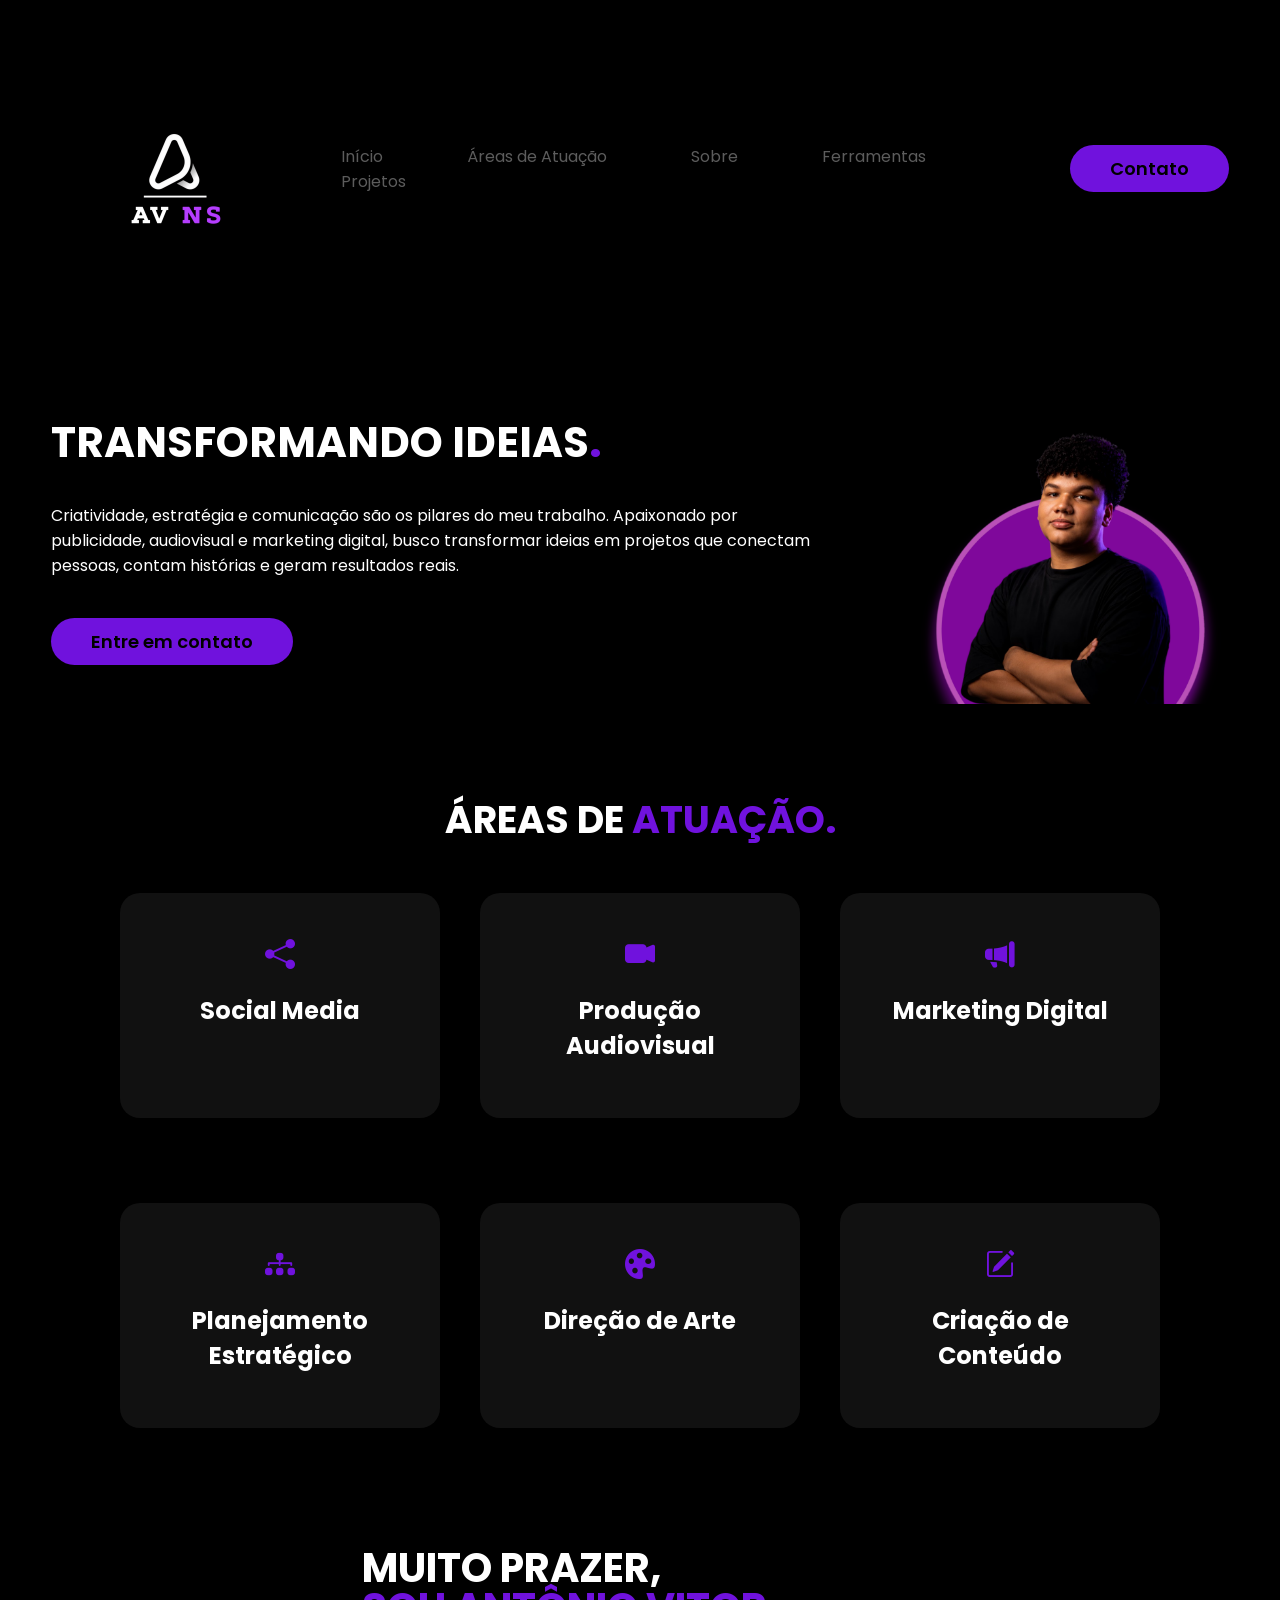
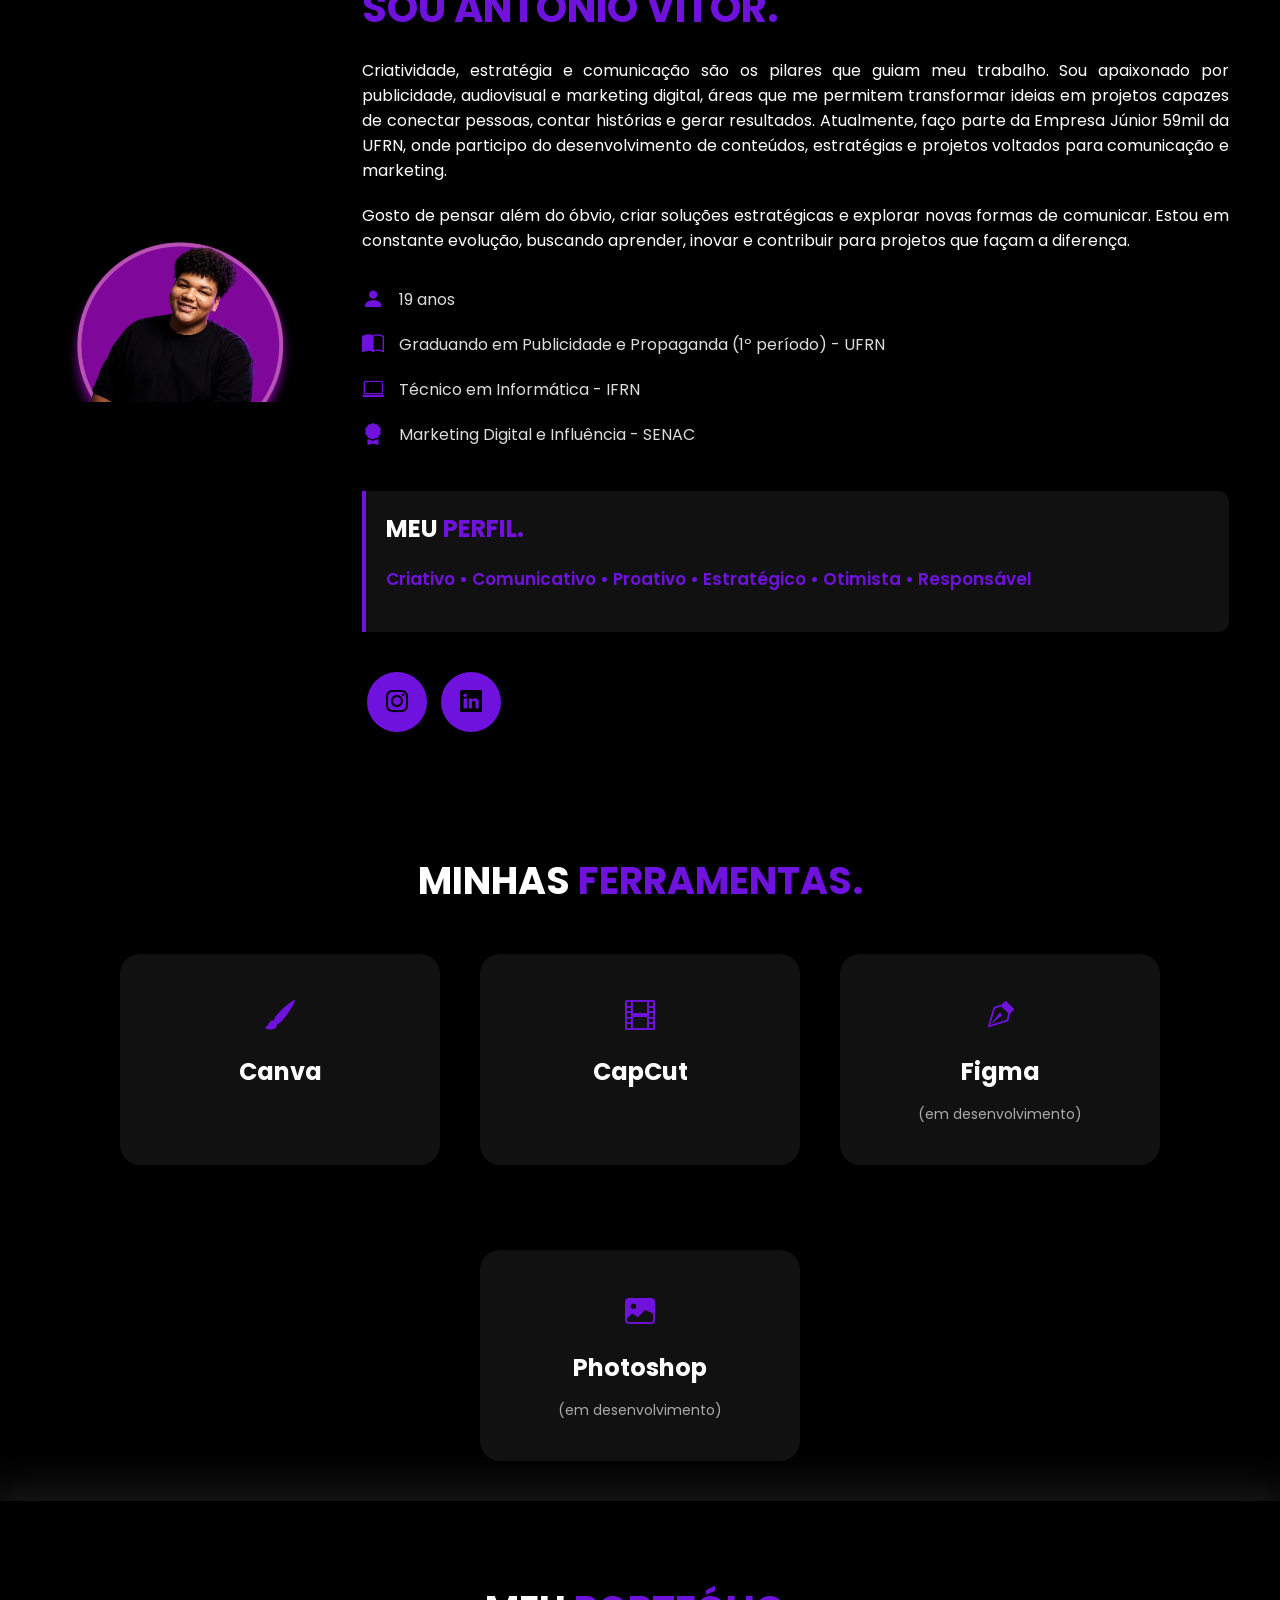
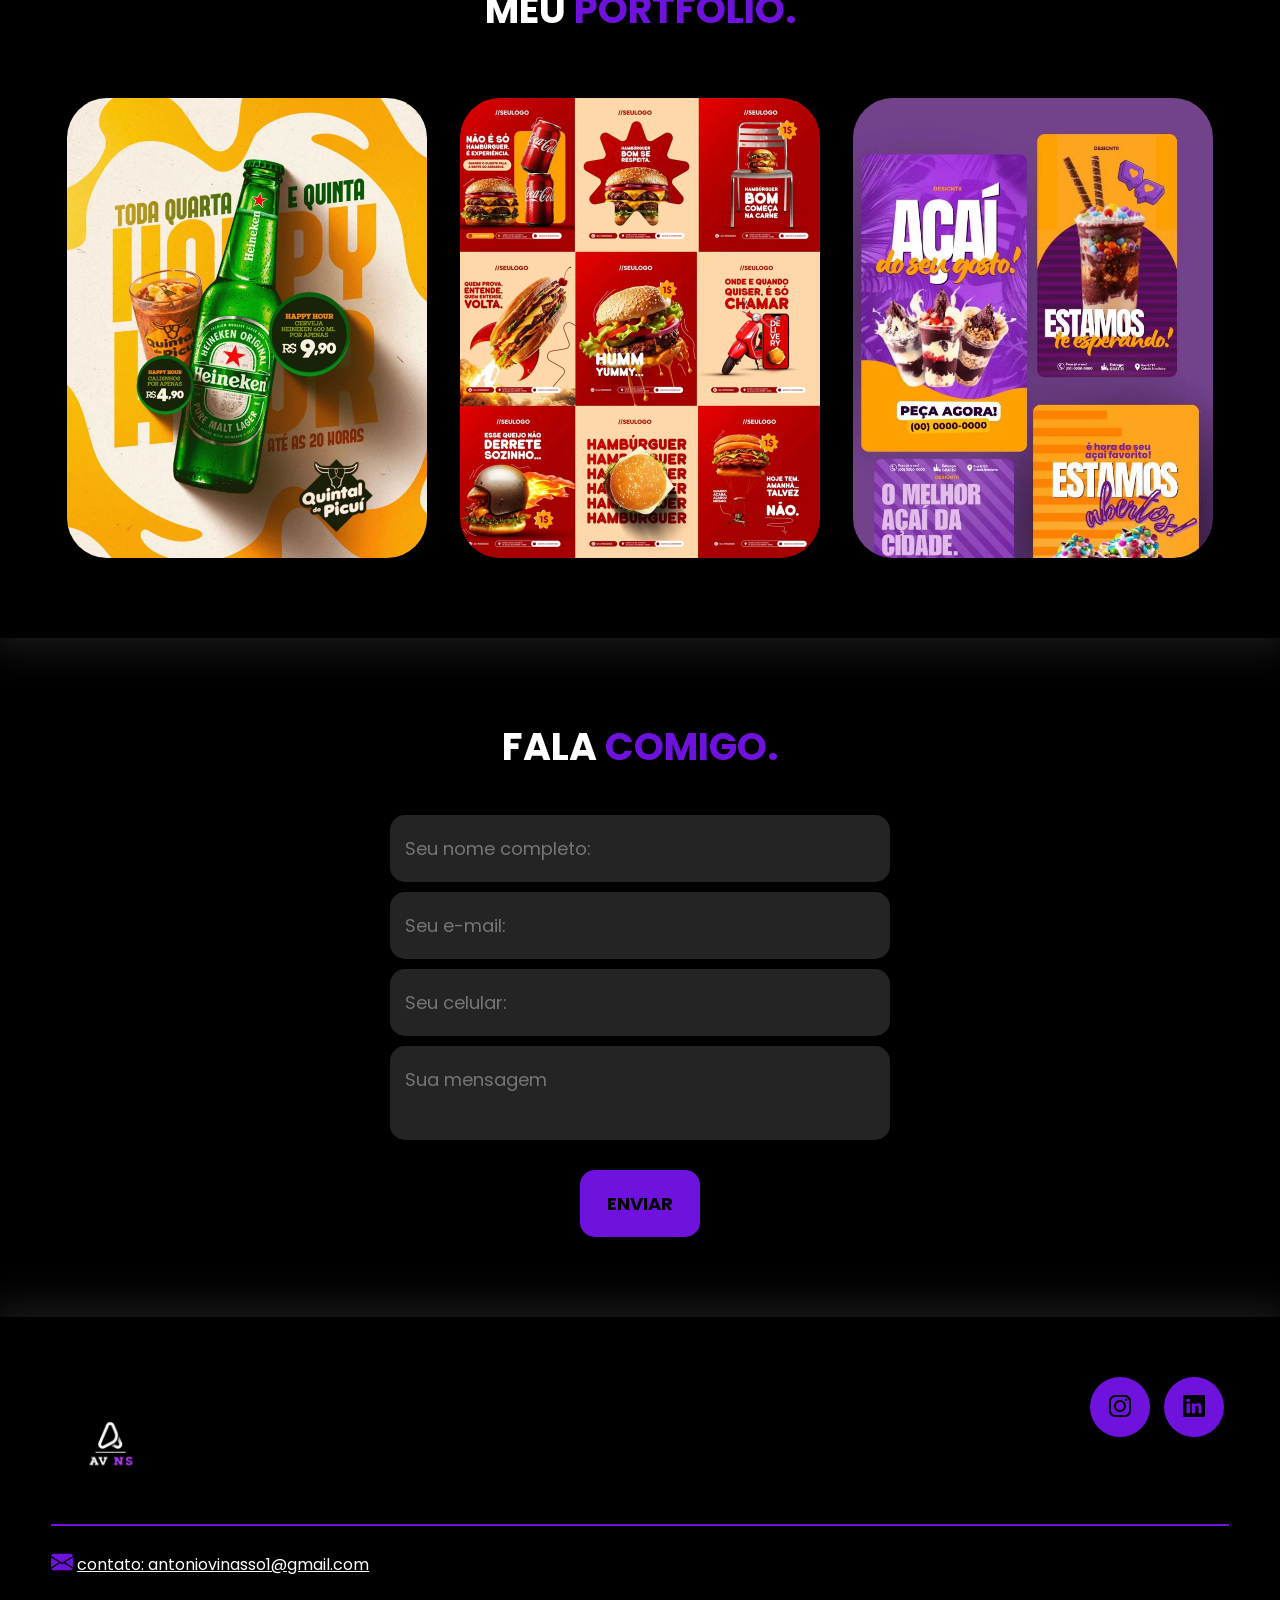
==== index.html @ 37fc9e32 "Add files via upload" ====
<!DOCTYPE html>
<html lang="pt-br">
<head>
    <meta charset="UTF-8">
    <meta name="viewport" content="width=device-width, initial-scale=1.0">
    <link rel="preconnect" href="https://fonts.googleapis.com">
    <link rel="preconnect" href="https://fonts.gstatic.com" crossorigin>
    <link href="https://fonts.googleapis.com/css2?family=Poppins:ital,wght@0,100;0,200;0,300;0,400;0,500;0,600;0,700;0,800;0,900;1,100;1,200;1,300;1,400;1,500;1,600;1,700;1,800;1,900&display=swap" rel="stylesheet">
    <link rel="stylesheet" href="https://cdn.jsdelivr.net/npm/bootstrap-icons@1.10.5/font/bootstrap-icons.css">
    <link rel="stylesheet" href="style.css">

    <script src="menu.js" defer></script>

    <title>Portfólio | AVNS</title>
</head>
<body>
    
    <header>
        <div class="interface">
            <div class="logo">
                <a href="#inicio">
                    <img src="images/Av ns - logo.png" alt="Logo - avns">
                </a>
            </div>
            
            <nav class="menu-desktop">
                <ul>
                    <li><a href="#inicio">Início</a></li>
                    <li><a href="#atuacao">Áreas de Atuação</a></li>
                    <li><a href="#sobre">Sobre</a></li>
                    <li><a href="#ferramentas">Ferramentas</a></li>
                    <li><a href="#portfolio">Projetos</a></li>
                </ul>
            </nav>

            <div class="btn-contato">
                <a href="#contato">
                    <button>Contato</button>
                </a>
            </div>
            
            <div class="btn-abrir-menu" id="btn-menu">
                <i class="bi bi-list"></i>
            </div>

            <div class="menu-mobile" id="menu-mobile">
                <div class="btn-fechar">
                    <i class="bi bi-x-lg"></i>
                </div>

                <nav>
                    <ul>
                        <li><a href="#inicio">Início</a></li>
                        <li><a href="#atuacao">Áreas de Atuação</a></li>
                        <li><a href="#sobre">Sobre</a></li>
                        <li><a href="#ferramentas">Ferramentas</a></li>
                        <li><a href="#portfolio">Projetos</a></li>
                        <li><a href="#contato">Contato</a></li>
                    </ul>
                </nav>

            </div>
            <div class="overlay-menu" id="overlay-menu"></div>
        </div>
    </header>

    <main>
        <section class="topo-do-site" id="inicio">
            <div class="interface">
                <div class="flex">
                    <div class="txt-topo-site">
                        <h1>TRANSFORMANDO IDEIAS<span>.</span></h1>
                        <p>Criatividade, estratégia e comunicação são os pilares do meu trabalho. Apaixonado por publicidade, audiovisual e marketing digital, busco transformar ideias em projetos que conectam pessoas, contam histórias e geram resultados reais.</p>

                        <div class="btn-contato">
                            <a href="#contato">
                                <button>Entre em contato</button>
                            </a>
                        </div>
                    </div>
                    <div class="img-topo-site">
                        <img src="images/eu-png (1).png" alt="Antônio Vitor">
                    </div>
                </div>
            </div>
        </section>

        <section class="atuacao" id="atuacao">
            <div class="interface">
                <h2 class="titulo">ÁREAS DE <span>ATUAÇÃO.</span></h2>
                <div class="flex">
                    <div class="atuacao-box">
                        <i class="bi bi-share-fill"></i>
                        <h3>Social Media</h3>
                    </div>
                    <div class="atuacao-box">
                        <i class="bi bi-camera-video-fill"></i>
                        <h3>Produção Audiovisual</h3>
                    </div>
                    <div class="atuacao-box">
                        <i class="bi bi-megaphone-fill"></i>
                        <h3>Marketing Digital</h3>
                    </div>
                    <div class="atuacao-box">
                        <i class="bi bi-diagram-3-fill"></i>
                        <h3>Planejamento Estratégico</h3>
                    </div>
                    <div class="atuacao-box">
                        <i class="bi bi-palette-fill"></i>
                        <h3>Direção de Arte</h3>
                    </div>
                    <div class="atuacao-box">
                        <i class="bi bi-pencil-square"></i>
                        <h3>Criação de Conteúdo</h3>
                    </div>
                </div>
            </div>
        </section>

        <section class="sobre" id="sobre">
            <div class="interface">
                <div class="flex">
                    <div class="img-sobre">
                        <img src="images/eu-png sorrindo.png" alt="Foto Antônio Vitor">
                    </div>
                    
                    <div class="txt-sobre">
                        <h2>MUITO PRAZER, <span>SOU ANTÔNIO VITOR.</span></h2>
                        <p>Criatividade, estratégia e comunicação são os pilares que guiam meu trabalho. Sou apaixonado por publicidade, audiovisual e marketing digital, áreas que me permitem transformar ideias em projetos capazes de conectar pessoas, contar histórias e gerar resultados. Atualmente, faço parte da Empresa Júnior 59mil da UFRN, onde participo do desenvolvimento de conteúdos, estratégias e projetos voltados para comunicação e marketing.</p>
                        <p>Gosto de pensar além do óbvio, criar soluções estratégicas e explorar novas formas de comunicar. Estou em constante evolução, buscando aprender, inovar e contribuir para projetos que façam a diferença.</p>
                        
                        <ul class="lista-formacao">
                            <li><i class="bi bi-person-fill"></i> 19 anos</li>
                            <li><i class="bi bi-book-half"></i> Graduando em Publicidade e Propaganda (1º período) - UFRN</li>
                            <li><i class="bi bi-laptop"></i> Técnico em Informática - IFRN</li>
                            <li><i class="bi bi-award-fill"></i> Marketing Digital e Influência - SENAC</li>
                        </ul>
                        
                        <div class="meu-perfil">
                            <h3>MEU <span>PERFIL.</span></h3>
                            <p class="destaque-perfil">Criativo &bull; Comunicativo &bull; Proativo &bull; Estratégico &bull; Otimista &bull; Responsável</p>
                        </div>

                        <div class="btn-social">
                            <a href="https://www.instagram.com/antoniovinasso?igsh=ZWtnZ3ptaGhsNzlm" target="_blank"><button><i class="bi bi-instagram"></i></button></a>
                            <a href="https://www.linkedin.com/in/antônio-souza-09b8623b5?utm_source=share_via&utm_content=profile&utm_medium=member_android" target="_blank"><button><i class="bi bi-linkedin"></i></button></a>
                        </div>
                    </div>
                </div>
            </div>
        </section>

        <section class="ferramentas" id="ferramentas">
            <div class="interface">
                <h2 class="titulo">MINHAS <span>FERRAMENTAS.</span></h2>
                <div class="flex">
                    <div class="atuacao-box">
                        <i class="bi bi-brush-fill"></i>
                        <h3>Canva</h3>
                    </div>
                    <div class="atuacao-box">
                        <i class="bi bi-film"></i>
                        <h3>CapCut</h3>
                    </div>
                    <div class="atuacao-box">
                        <i class="bi bi-vector-pen"></i>
                        <h3>Figma</h3>
                        <p>(em desenvolvimento)</p>
                    </div>
                    <div class="atuacao-box">
                        <i class="bi bi-image-fill"></i>
                        <h3>Photoshop</h3>
                        <p>(em desenvolvimento)</p>
                    </div>
                </div>
            </div>
        </section>

        <section class="portfolio" id="portfolio">
            <div class="interface">
                <h2 class="titulo">MEU <span>PORTFÓLIO.</span></h2>
                <div class="flex">
                    <div class="img-port" style="background-image: url(images/proj1.webp);">
    <div class="overlay">ex 1</div>
                    </div>
                    <div class="img-port" style="background-image: url(images/proj2.webp);">
    <div class="overlay">ex 2</div>
                    </div>
                    <div class="img-port" style="background-image: url(images/proj3.webp);">
    <div class="overlay">ex 3</div>
                    </div>
                </div>
            </div>
        </section>
        
        <section class="formulario" id="contato">
            <div class="interface">
                <h2 class="titulo">FALA <span>COMIGO.</span></h2>

                <form action="https://formsubmit.co/antoniovinasso1@gmail.com" method="POST">
                    <input type="text" name="Nome" placeholder="Seu nome completo:" required>
                    <input type="email" name="Email" placeholder="Seu e-mail:" required>
                    <input type="text" name="Celular" placeholder="Seu celular:">
                    <textarea name="Mensagem" placeholder="Sua mensagem" required></textarea>
                    
                    <input type="hidden" name="_captcha" value="false">

                    <div class="btn-enviar"><input type="submit" value="ENVIAR"></div>
                </form>
            </div>
        </section>
    </main>

    <footer>
        <div class="interface">
            <div class="line-footer">
                <div class="flex">
                    <div class="logo-footer">
                        <img src="images/Av ns - logo.png" alt="Logotipo">
                    </div>
                    <div class="btn-social">
                        <a href="https://www.instagram.com/antoniovinasso?igsh=ZWtnZ3ptaGhsNzlm" target="_blank"><button><i class="bi bi-instagram"></i></button></a>
                        <a href="https://www.linkedin.com/in/antônio-souza-09b8623b5?utm_source=share_via&utm_content=profile&utm_medium=member_android" target="_blank"><button><i class="bi bi-linkedin"></i></button></a>
                    </div>
                </div>
            </div>
            <div class="line-footer borda">
                <p><i class="bi bi-envelope-fill"></i> <a href="mailto:antoniovinasso1@gmail.com">contato: antoniovinasso1@gmail.com</a></p>
            </div>
        </div>
    </footer>

</body>
</html>
---- style.css ----
/* ESTILO GERAL */
* {
    margin: 0;
    padding: 0;
    box-sizing: border-box;
    font-family: 'Poppins', sans-serif;
}

body {
    background-color: #000;
    height: 100vh;
}

.interface {
    max-width: 1280px;
    margin: 0 auto;
}

.flex {
    display: flex;
}

.btn-contato button {
    padding: 10px 40px;
    font-size: 18px;
    font-weight: 600;
    background-color: #7012dd;
    border: 0;
    border-radius: 30px;
    cursor: pointer;
    transition: .2s;
}

h2.titulo {
    color: #fff;
    font-size: 38px;
    text-align: center;
}

h2.titulo span {
    color: #7012dd;
}

button:hover,
form .btn-enviar input:hover {
    box-shadow: 0px 0px 8px #7012dd;
    transform: scale(1.05);
}

/* ESTILO DO CABEÇALHO */
header {
    padding: 40px 4%;
}

header>.interface {
    display: flex;
    align-items: center;
    justify-content: space-between;
}

header a {
    color: #5c5c5c;
    text-decoration: none;
    display: inline-block;
    transition: .2s;
}

.logo img {
    max-width: 250px; 
    height: auto;     
}

header nav.menu-desktop a:hover {
    color: #fff;
    transform: scale(1.05);
}

header nav ul {
    list-style-type: none;
}

header nav.menu-desktop ul li {
    display: inline-block;
    padding: 0 40px;
}

/* ESTILO DO MENU MOBILE */

.btn-abrir-menu{
    display: none;
}

.btn-abrir-menu i{
    color: #7012dd;
    font-size: 40px;
}

.menu-mobile{
    background-color: #000;
    height: 100vh;
    position: fixed;
    top: 0;
    right: 0;
    z-index: 99999;
    width: 0%;
    overflow: hidden;
    transition: .5s;
}

.menu-mobile.abrir-menu{
    width: 70%;
}

.menu-mobile.abrir-menu ~ .overlay-menu{
    display: block;
}


.menu-mobile .btn-fechar{
    padding: 20px 5%;
}

.menu-mobile .btn-fechar i{
    color: #7012dd;
    font-size: 30px;
}

.menu-mobile nav ul{
    text-align: right;
}

.menu-mobile nav ul li a{
    color: #fff;
    font-size: 20px;
    font-weight: 300;
    padding: 20px 8%;
    display: block;
}   

.menu-mobile nav ul li a:hover{
    background-color: #7012dd;
    color: #000;
}

.overlay-menu{
    background-color: #000000df;
    width: 100%;
    height: 100%;
    position: fixed;
    top: 0;
    left: 0;
    z-index: 88888;
    display: none;
}

/* ESTILO DO TOPO DO SITE */
section.topo-do-site {
    padding: 40px 4%;
}

section.topo-do-site .flex {
    align-items: center;
    justify-content: center;
    gap: 90px;
}

.topo-do-site h1 {
    color: #fff;
    font-size: 42px;
    line-height: 40px;
}

.topo-do-site .txt-topo-site h1 span {
    color: #7012dd;
}

.topo-do-site .txt-topo-site p {
    color: #fff;
    margin: 40px 0;
}

.topo-do-site .img-topo-site img {
    position: relative;
    max-width: 800px; /* Foto do topo aumentada */
    width: 100%;      
    height: auto;     
    animation: flutuar 3s ease-in-out infinite alternate;
}


@keyframes flutuar {
    0% {
        top: 0;
    }

    100% {
        top: 30px;
    }
}

/* ESTILO DE ÁREAS DE ATUAÇÃO E FERRAMENTAS */
section.atuacao, section.ferramentas {
    padding: 40px 4%;
}

section.atuacao .flex, section.ferramentas .flex {
    gap: 40px;
    flex-wrap: wrap; 
    justify-content: center;
}

.atuacao-box {
    color: #fff;
    padding: 40px;
    border-radius: 20px;
    margin-top: 45px;
    transition: .2s;
    background-color: #111; 
    width: 100%;
    max-width: 320px; 
    text-align: center;
}

.atuacao-box:hover {
    transform: scale(1.05);
    box-shadow: 0 0 20px #ffffff78;
}

.atuacao-box i {
    font-size: 30px; /* Tamanho dos ícones reduzido de 60px para 30px */
    color: #7012dd;
}

.atuacao-box h3 {
    font-size: 24px;
    margin: 15px 0;
}

.atuacao-box p {
    font-size: 14px;
    color: #aaa;
}

/* ESTILO DO SOBRE E MEU PERFIL */
section.sobre {
    padding: 80px 4%;
}

section.sobre .flex {
    align-items: center;
    gap: 60px;
}

.sobre .txt-sobre {
    color: #fff;
}

.sobre .txt-sobre h2 {
    font-size: 40px;
    line-height: 40px;
    margin-bottom: 30px;
}

.sobre .txt-sobre h2 span {
    color: #7012dd;
    display: block;
}

.sobre .txt-sobre p {
    margin: 20px 0;
    text-align: justify;
}

/* Lista de Formações (Idade, Curso, etc) */
.lista-formacao {
    list-style: none;
    margin: 30px 0;
    padding: 0;
}

.lista-formacao li {
    font-size: 16px;
    color: #ddd;
    margin-bottom: 12px;
    display: flex;
    align-items: center;
    gap: 15px;
}

.lista-formacao li i {
    color: #7012dd;
    font-size: 22px;
}

/* Meu Perfil */
.meu-perfil {
    margin: 40px 0;
    padding: 20px;
    border-left: 4px solid #7012dd;
    background-color: #111;
    border-radius: 0 10px 10px 0;
}

.meu-perfil h3 {
    font-size: 24px;
    margin-bottom: 10px;
}

.meu-perfil h3 span {
    color: #7012dd;
}

.meu-perfil .destaque-perfil {
    color: #7012dd;
    font-weight: 600;
    font-size: 17px;
    margin: 0;
}

.btn-social button {
    width: 60px;
    height: 60px;
    border-radius: 50%;
    border: none;
    background-color: #7012dd;
    font-size: 22px;
    cursor: pointer;
    margin: 0 5px;
    transition: .2s;
}

.img-sobre img {
    max-width: 1000px; /* Foto do sobre aumentada */
    width: 100%;      
    transform: translateY(-60px);
    height: auto;     
    border-radius: 20px; 
}

/* ESTILO DO PORTFÓLIO */
section.portfolio {
    padding: 80px 4%;
    box-shadow: 0 0 40px 10px #ffffff1d;
}

section.portfolio .flex {
    justify-content: space-around;
    margin-top: 60px;
}

.img-port {
    width: 360px;
    height: 460px;
    background-size: cover;
    background-position: 100% 0%;
    transition: 8s;
    cursor: pointer;
    border-radius: 40px;
    position: relative;
}

.img-port:hover {
    background-position: 100% 100%;
}

.overlay {
    position: absolute;
    top: 0;
    left: 0;
    width: 100%;
    height: 100%;
    background-color: #000000b8;
    border-radius: 40px;
    display: flex;
    align-items: center;
    justify-content: center;
    font-size: 24px;
    font-weight: 600;
    color: #fff;
    opacity: 0;
    transition: .5s;
}

.overlay:hover {
    opacity: 1;
}

/* ESTILO DO FORMULÁRIO DE CONTATO */
section.formulario {
    padding: 80px 4%;
}

form {
    max-width: 500px;
    margin: 0 auto;
    display: flex;
    justify-content: center;
    flex-direction: column;
    gap: 10px;
    margin-top: 40px;
}

form input,
form textarea {
    width: 100%;
    background-color: #242424;
    border: 0;
    outline: 0;
    padding: 20px 15px;
    border-radius: 15px;
    color: #fff;
    font-size: 18px;
}

form textarea {
    resize: none;
    max-height: 200px;
}

form .btn-enviar {
    margin-top: 20px;
    text-align: center;
}

form .btn-enviar input {
    width: 120px;
    background-color: #7012dd;
    color: #000;
    font-weight: 700;
    cursor: pointer;
    transition: .2s;
}

/* ESTILO DO RODAPÉ */

footer {
    padding: 40px 4%;
    box-shadow: 0 0 40px 10px #ffffff1d;
}

.logo-footer img {
    max-width: 120px; 
    width: 100%;      
    height: auto;     
}

footer .flex {
    justify-content: space-between;
}

footer .line-footer {
    padding: 20px 0;
}

.borda {
    border-top: 2px solid #7012dd;
}

footer .line-footer p i {
    color: #7012dd;
    font-size: 22px;
}

footer .line-footer p a {
    color: #fff;
}

@media screen and (max-width: 1020px) {

    /* CLASSES GERAIS */
    .flex {
        flex-direction: column;
    }

    .topo-do-site .flex{
        flex-direction: column-reverse;
    }

    h2.titulo {
        font-size: 34px;
        line-height: 30px;
    }

    /* CABEÇALHO */
    .menu-desktop,
    .btn-contato {
        display: none;
    }

    /* TOPO DO SITE */

    section.topo-do-site .flex {
        gap: 40px;
    }

    section.topo-do-site {
        padding: 20px 8%;
    }

    .topo-do-site h1 {
        font-size: 30px;
    }

    .topo-do-site .img-topo-site img {
        width: 100%;
        max-width: 400px; /* Limite seguro para o celular */
        margin: 0 auto;
    }

    /* ÁREAS DE ATUAÇÃO E FERRAMENTAS */
    section.atuacao, section.ferramentas {
        padding: 40px 8%;
    }

    .atuacao-box {
        max-width: 100%; 
    }

    /* SOBRE */
    section.sobre {
        padding: 80px 8%;
    }

    .sobre .txt-sobre h2 {
        font-size: 34px;
        line-height: 35px;
        text-align: center;
    }
    
    .lista-formacao li {
        justify-content: center; /* Centraliza a lista no celular */
        text-align: center;
    }

    .btn-social{
        text-align: center;
    }

    .img-sobre img{
        width: 100%;
        max-width: 400px;
        margin: 0 auto 30px auto;
        transform: translateY(0); 
    }

    .meu-perfil {
        text-align: center;
        border-left: none;
        border-top: 4px solid #7012dd;
        border-radius: 0 0 10px 10px;
    }

    /* PORTFÓLIO */
    section.portfolio {
        padding: 80px 8%;
    }

    .img-port {
        width: 100%;
        max-width: 360px;
        margin: 0 auto;
    }
    
    section.portfolio .flex {
       gap: 60px;
    }

    /* RODAPÉ */
    footer .flex {
        flex-direction: column;
        gap: 30px;
    }

    footer .line-footer {
        text-align: center;
    }
}
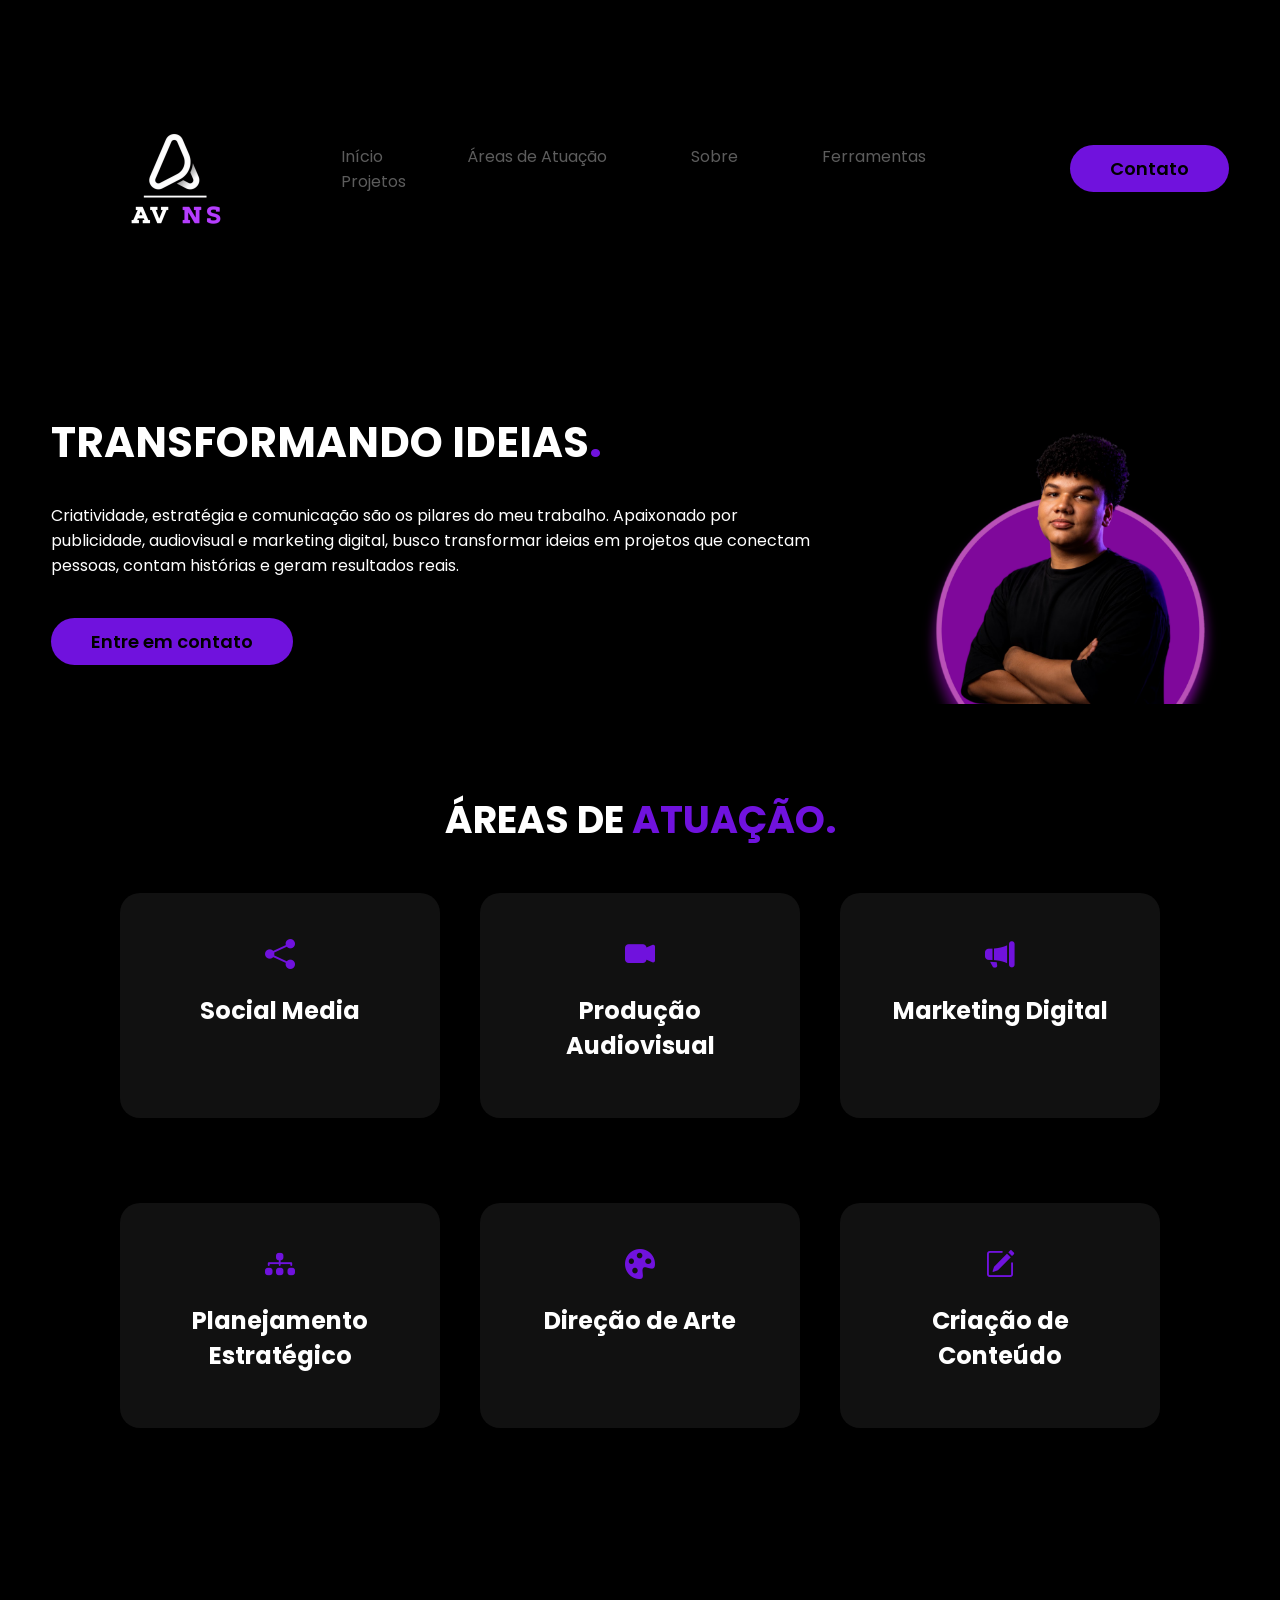
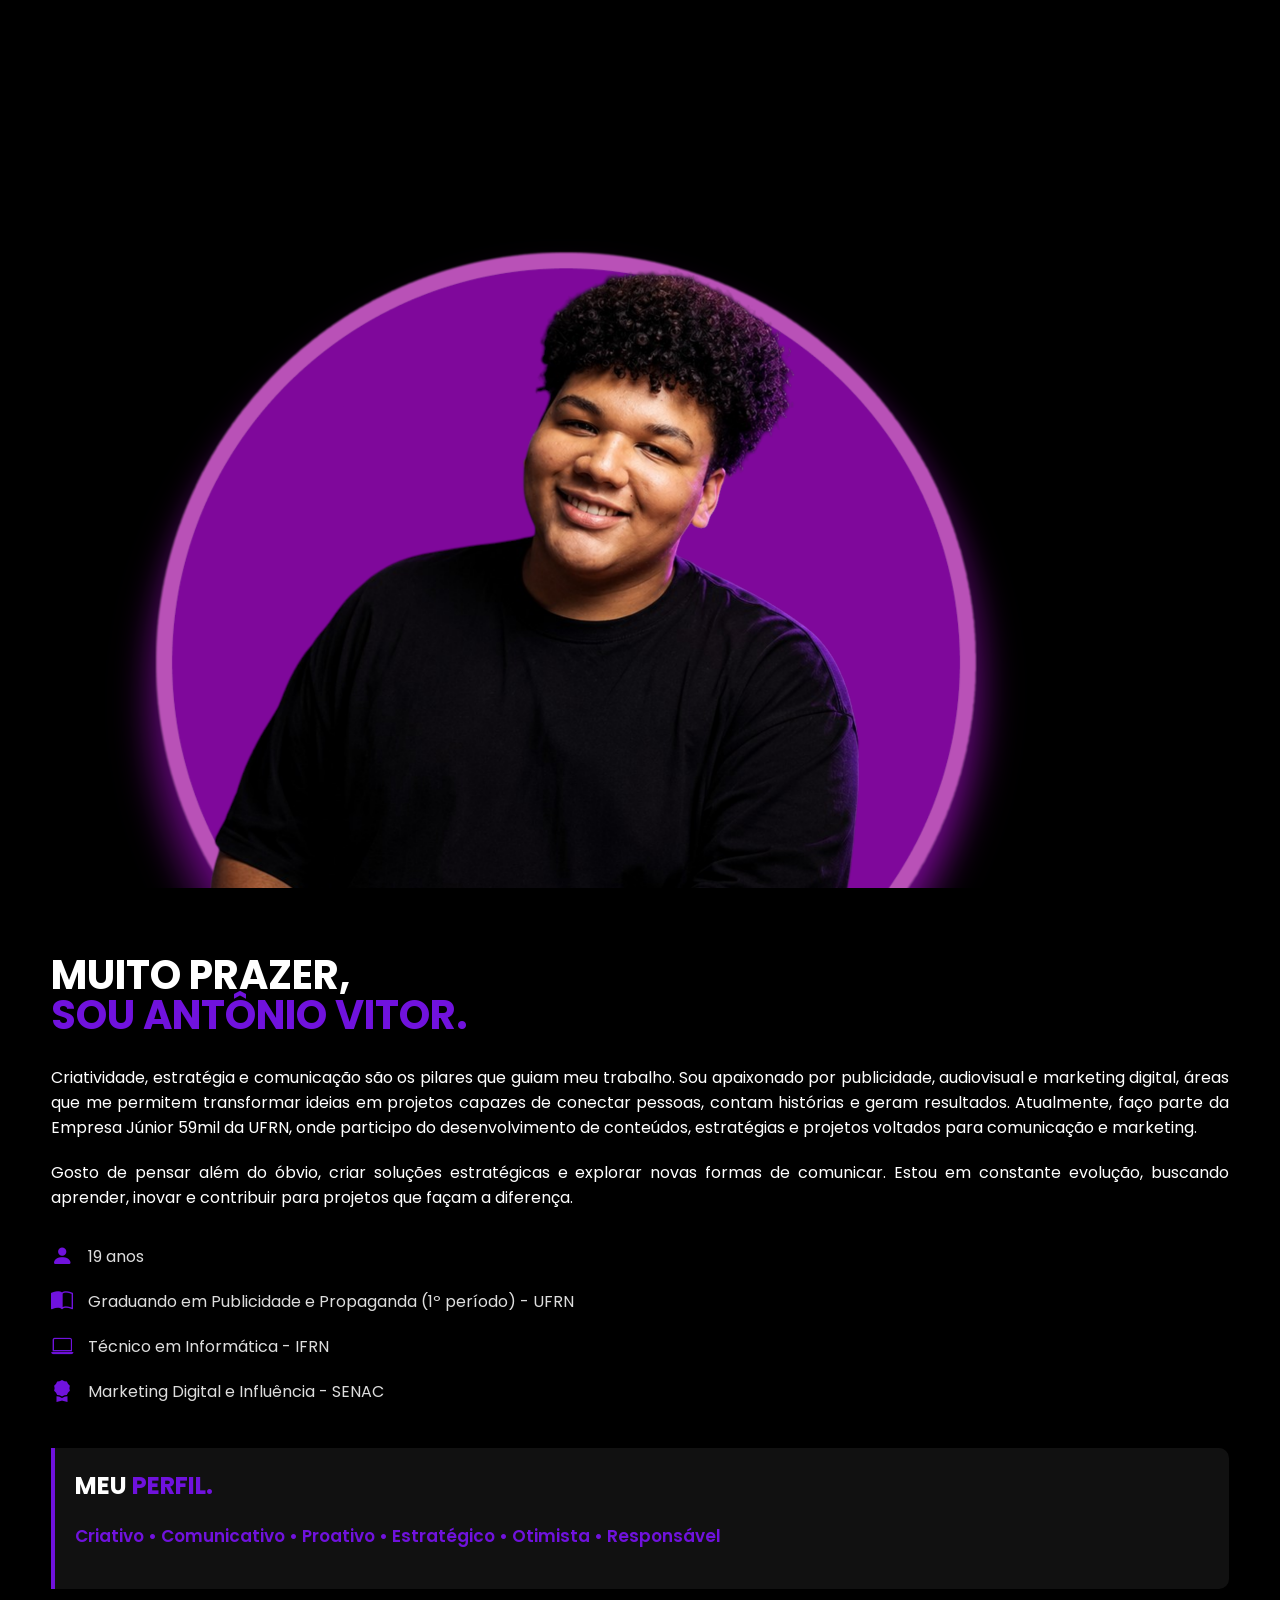
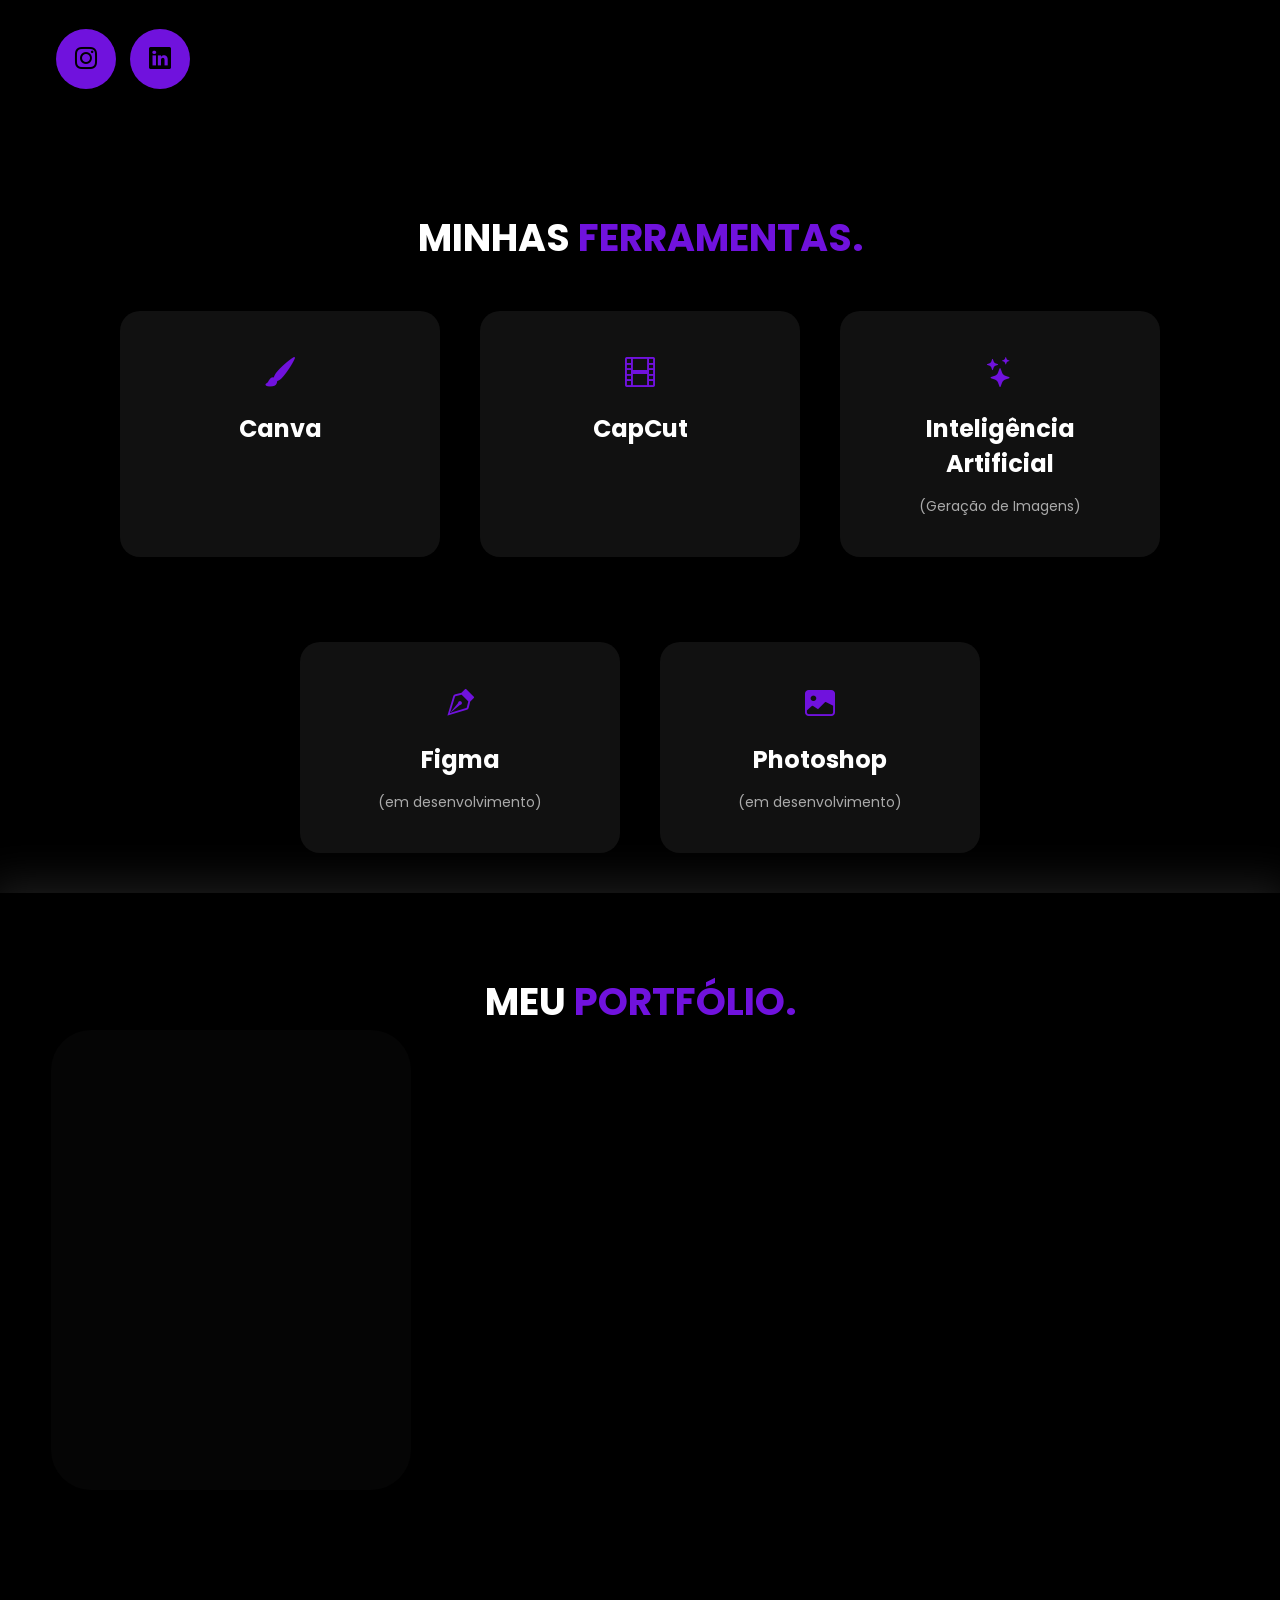
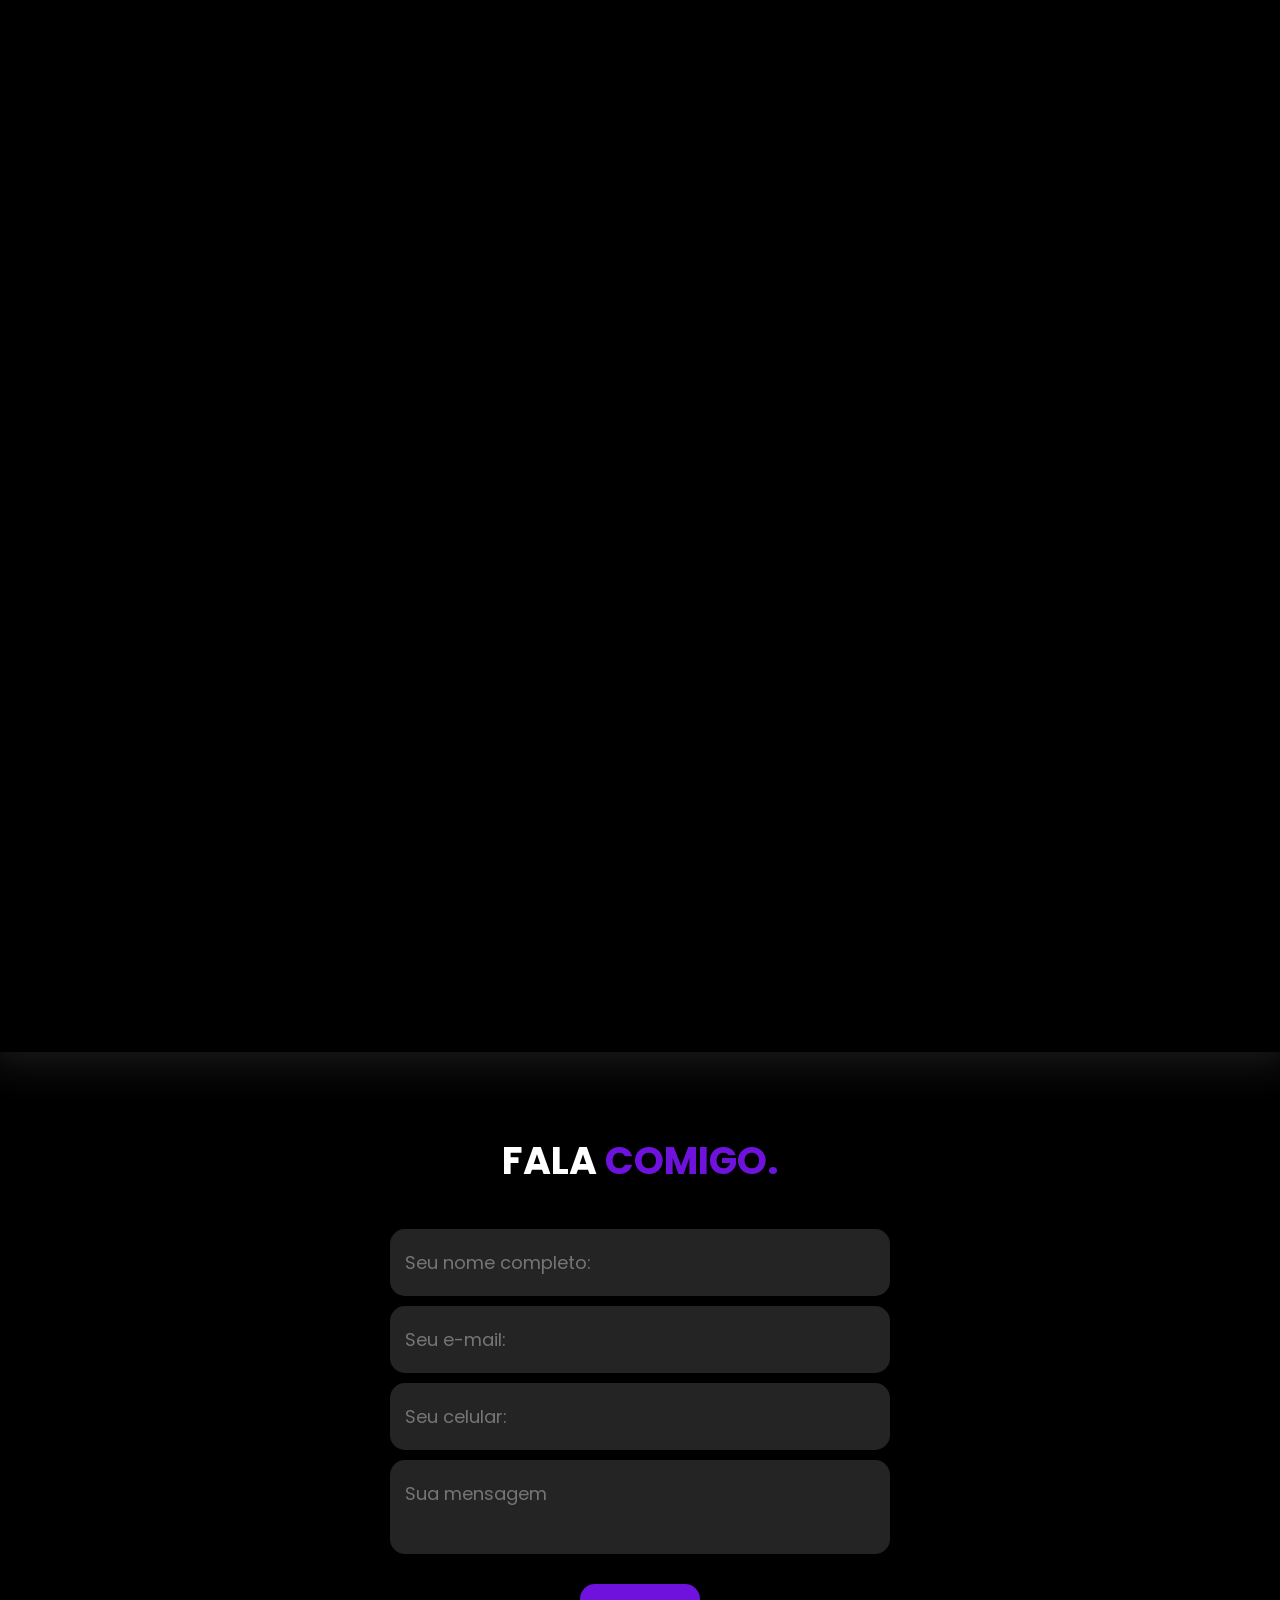
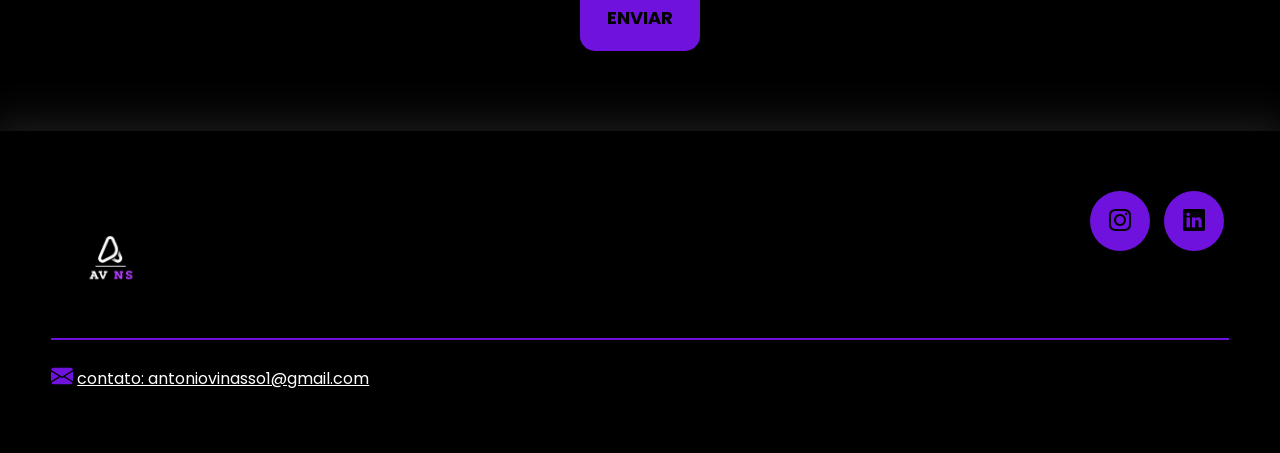
==== commit be8281fa: "index atualizado" ====
--- a/index.html
+++ b/index.html
@@ -119,14 +119,14 @@
 
         <section class="sobre" id="sobre">
             <div class="interface">
-                <div class="flex">
+                <div class="flex-sobre">
                     <div class="img-sobre">
                         <img src="images/eu-png sorrindo.png" alt="Foto Antônio Vitor">
                     </div>
                     
                     <div class="txt-sobre">
                         <h2>MUITO PRAZER, <span>SOU ANTÔNIO VITOR.</span></h2>
-                        <p>Criatividade, estratégia e comunicação são os pilares que guiam meu trabalho. Sou apaixonado por publicidade, audiovisual e marketing digital, áreas que me permitem transformar ideias em projetos capazes de conectar pessoas, contar histórias e gerar resultados. Atualmente, faço parte da Empresa Júnior 59mil da UFRN, onde participo do desenvolvimento de conteúdos, estratégias e projetos voltados para comunicação e marketing.</p>
+                        <p>Criatividade, estratégia e comunicação são os pilares que guiam meu trabalho. Sou apaixonado por publicidade, audiovisual e marketing digital, áreas que me permitem transformar ideias em projetos capazes de conectar pessoas, contam histórias e geram resultados. Atualmente, faço parte da Empresa Júnior 59mil da UFRN, onde participo do desenvolvimento de conteúdos, estratégias e projetos voltados para comunicação e marketing.</p>
                         <p>Gosto de pensar além do óbvio, criar soluções estratégicas e explorar novas formas de comunicar. Estou em constante evolução, buscando aprender, inovar e contribuir para projetos que façam a diferença.</p>
                         
                         <ul class="lista-formacao">
@@ -163,6 +163,11 @@
                         <h3>CapCut</h3>
                     </div>
                     <div class="atuacao-box">
+                        <i class="bi bi-stars"></i>
+                        <h3>Inteligência Artificial</h3>
+                        <p>(Geração de Imagens)</p>
+                    </div>
+                    <div class="atuacao-box">
                         <i class="bi bi-vector-pen"></i>
                         <h3>Figma</h3>
                         <p>(em desenvolvimento)</p>
@@ -179,16 +184,54 @@
         <section class="portfolio" id="portfolio">
             <div class="interface">
                 <h2 class="titulo">MEU <span>PORTFÓLIO.</span></h2>
-                <div class="flex">
-                    <div class="img-port" style="background-image: url(images/proj1.webp);">
-    <div class="overlay">ex 1</div>
-                    </div>
-                    <div class="img-port" style="background-image: url(images/proj2.webp);">
-    <div class="overlay">ex 2</div>
-                    </div>
-                    <div class="img-port" style="background-image: url(images/proj3.webp);">
-    <div class="overlay">ex 3</div>
-                    </div>
+                
+                <div class="grid-portfolio">
+                    
+                    <div class="card-projeto">
+                        <a href="arco-identidade.html">
+                            <div class="img-port" style="background-image: url('images/logo-princ.png'); background-position: center; background-size: contain; background-repeat: no-repeat; background-color: #050505;">
+                                <div class="overlay">
+                                    <span class="btn-acessar">Ver Projeto</span>
+                                </div>
+                            </div>
+                        </a>
+                        <div class="info-projeto">
+                            <h3>Identidade Visual</h3>
+                            <p>Arco Studio · Design (Branding)</p>
+                        </div>
+                    </div>
+
+                    <div class="card-projeto">
+                        <a href="docs/Arco Studio - Estratégia de Marketing.pdf" target="_blank">
+                            <div class="img-port" style="background-image: url('images/capa-estrategia.png'); background-position: center; background-size: cover;">
+                                <div class="overlay">
+                                    <span class="btn-acessar">Abrir PDF</span>
+                                </div>
+                            </div>
+                        </a>
+                        <div class="info-projeto">
+                            <h3>Estratégia de Marketing</h3>
+                            <p>Arco Studio · Planejamento (PDF)</p>
+                        </div>
+                    </div>
+
+                    <div class="card-projeto">
+                        <a href="outdoor.html">
+                            <div class="img-port">
+                                <video autoplay loop muted playsinline class="video-bg">
+                                    <source src="images/videofinal.mp4" type="video/mp4">
+                                </video>
+                                <div class="overlay">
+                                    <span class="btn-acessar">Assistir Vídeo</span>
+                                </div>
+                            </div>
+                        </a>
+                        <div class="info-projeto">
+                            <h3>Outdoor Digital</h3>
+                            <p>Produção Audiovisual - Outdoor</p>
+                        </div>
+                    </div>
+
                 </div>
             </div>
         </section>
@@ -231,4 +274,4 @@
     </footer>
 
 </body>
-</html>+</html>
